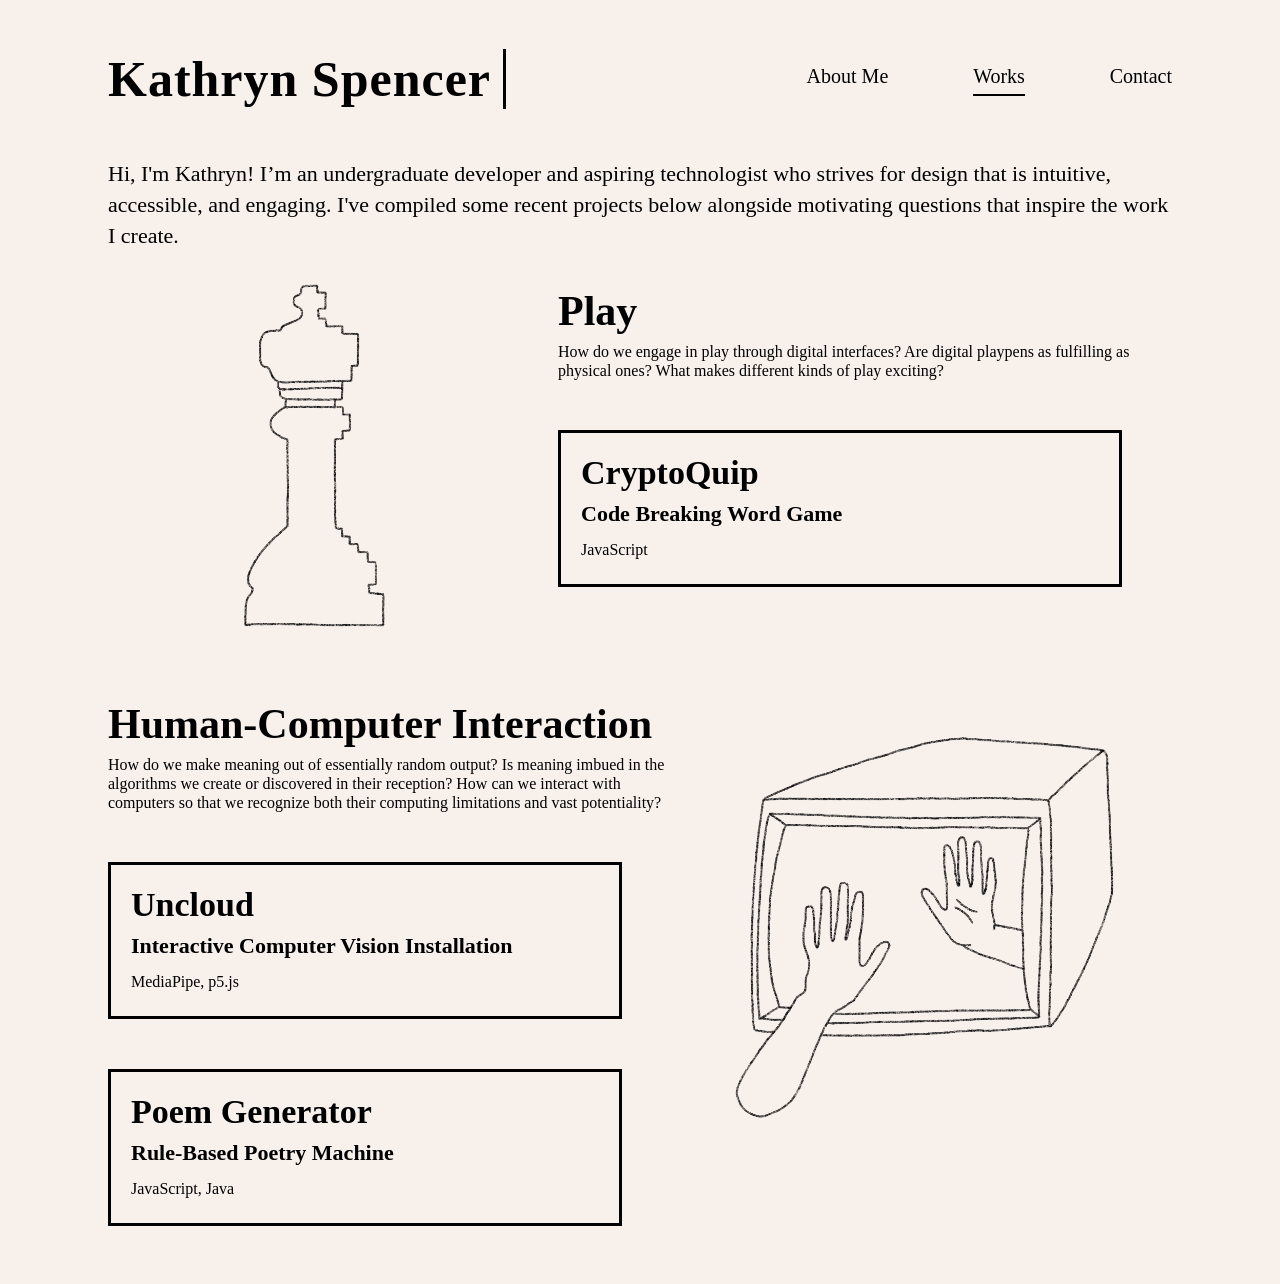
==== PortfolioWebsite/index.html @ e5825b67 "Typo fixes" ====
<!DOCTYPE html>
<html lang="en">
  <head>
    <meta charset="utf-8">
    <title>Kathryn Spencer</title>
    <link rel="stylesheet" href="portfolio.css">
  </head>
  <body>
    <header>
      <section id="name">
        <h1>Kathryn Spencer</h1>
        <div id="cursor"></div>
      </section>
      <nav>
        <a id = "about" href="about.html">About Me</a>
        <a id = "works" class = "underlined" href="index.html">Works</a>
        <a id = "contact" href="contact.html">Contact</a>
      </nav>
    </header>
    <main>
      <p>
        Hi, I'm Kathryn! I’m an undergraduate developer and aspiring technologist who strives
        for design that is intuitive, accessible, and engaging. I've compiled some recent projects below
        alongside motivating questions that inspire the work I create.
      </p>
      <section>
        <section class="principle">
          <div>
            <img src="img/chess1.png" alt="chess piece drawing" class="chessimg">
            <img src="img/chess1.png" alt="chess piece drawing" class="chessimg invisible">
          </div>
          <div class="ekphrasis">
            <h2>Play</h2>
            <p>
              How do we engage in play through digital interfaces? Are digital playpens as
              fulfilling as physical ones? What makes different kinds of play exciting?
            </p>
            <article>
              <a href="crypto.html">
                <h3>CryptoQuip</h2>
                <h4>Code Breaking Word Game</h3>
                <p>JavaScript</p>
              </a>
            </article>
          </div>
        </section>
        <section class = principle>
          <div class="ekphrasis">
            <h2>Human-Computer Interaction</h2>
            <p>How do we make meaning out of essentially random output? Is meaning imbued in
              the algorithms we create or discovered in their reception? How can we interact with computers
              so that we recognize both their computing limitations and vast potentiality?
            </p>
            <article>
              <a href="uncloud/uncloud.html">
                <h3>Uncloud</h3>
                <h4>Interactive Computer Vision Installation</h4>
                <p>MediaPipe, p5.js</p>
              </a>
            </article>
            <article>
              <a href="poem.html">
                <h3>Poem Generator</h3>
                <h4>Rule-Based Poetry Machine</h4>
                <p>JavaScript, Java</p>
              </a>
            </article>
          </div>
          <div>
            <img src="img/mirror1.png" alt="computer mirror drawing" class="mirrorimg">
            <img src="img/mirror1.png" alt="computer mirror drawing" class="mirrorimg invisible">
          </div>
        </section>
      </section>
    </main>
  </body>
</html>
---- PortfolioWebsite/portfolio.css ----
@font-face {
  font-family: "Standard";
  src: url('font/standard-book.otf') format('otf');
  font-weight: normal;
  font-style: normal;
}

@font-face {
  font-family: "Standard";
  src: url('font/standard-bold.otf') format('otf');
  font-weight: bold;
  font-style: normal;
}

@font-face {
  font-family: "Standard";
  src: url('font/standard-book-italic.otf') format('otf');
  font-weight: normal;
  font-style: italic;
}

@font-face {
  font-family: "Standard";
  src: url('font/standard-bold-italic.otf') format('otf');
  font-weight: bold;
  font-style: italic;
}

body {
  background-color: #F8F0EB;
  font-family: "Standard";
  font-size: 22px;
  padding-left: 100px;
  padding-right: 100px;
  line-height: 140%;
}

header {
  display: flex;
  align-items: center;
}

#name {
  display: flex;
  align-items: center;
  flex-wrap: nowrap;
}

h1 {
  font-size: 50px;
  letter-spacing: 1px;
  white-space: nowrap;
  line-height: normal;
}

h1 a {
  color: black;
  text-decoration: none;
}

#cursor {
  width: 3px;
  height: 60px;
  background-color: black;
  margin-left: 12px;
  animation-name: blink;
  animation-duration: 1.3s;
  animation-timing-function: step-start;
  animation-delay: 0.1s;
  animation-iteration-count: infinite;
}

@keyframes blink {
  50% {opacity: 0;}
}

nav {
  flex-grow: 2;
  display: flex;
  justify-content: flex-end;
  gap: 15%;
  padding-left: 100px;
}

nav > a {
  border: none;
  background-color: transparent;
  font-size: 20px;
  color: black;
  text-decoration: none;
  white-space: nowrap;
  padding-bottom: 3px;
}

nav > a.underlined {
  border-bottom: 2px solid;
}

.principle {
  display: flex;
  position: relative;
}

img {
  width: 400px;
  height: 404px;
  margin: 50px;
  position: absolute;
}

img:hover {
  animation-name: jiggle;
  animation-duration: 1.3s;
  animation-timing-function: step-start;
  animation-delay: 0.1s;
  animation-iteration-count: infinite;
}

@keyframes jiggle {
  50% {opacity: 0;}
}

.chessimg {
  margin: 0px 50px 0px 0px;
}

.invisible {
  position: relative;
  opacity: 0;
}

.principle article{
  margin: 50px;
}

h2 {
  margin-bottom: 15px;
  font-size: 42px;
  white-space: nowrap;
}

.ekphrasis p {
  font-size: 16px;
  line-height: 120%;
}

.ekphrasis a {
  color: black;
  text-decoration: none;
}

.ekphrasis article {
  border: solid black;
  margin-left: 0px;
  padding: 15px 20px 15px 20px;
}

.ekphrasis h3 {
  font-size: 34px;
  margin: 10px 10px 10px 0px;
}

.ekphrasis h4, p {
  margin: 10px 0px 10px 0px;
}

.hidden {
  /* Used to override other display properties,
   * .hidden should always take highest precedence */
  display: none !important;
}

#aboutPage {
  font-size: 20px;
  line-height: 160%;
}

#aboutPage p {
  margin-bottom: 20px;
}
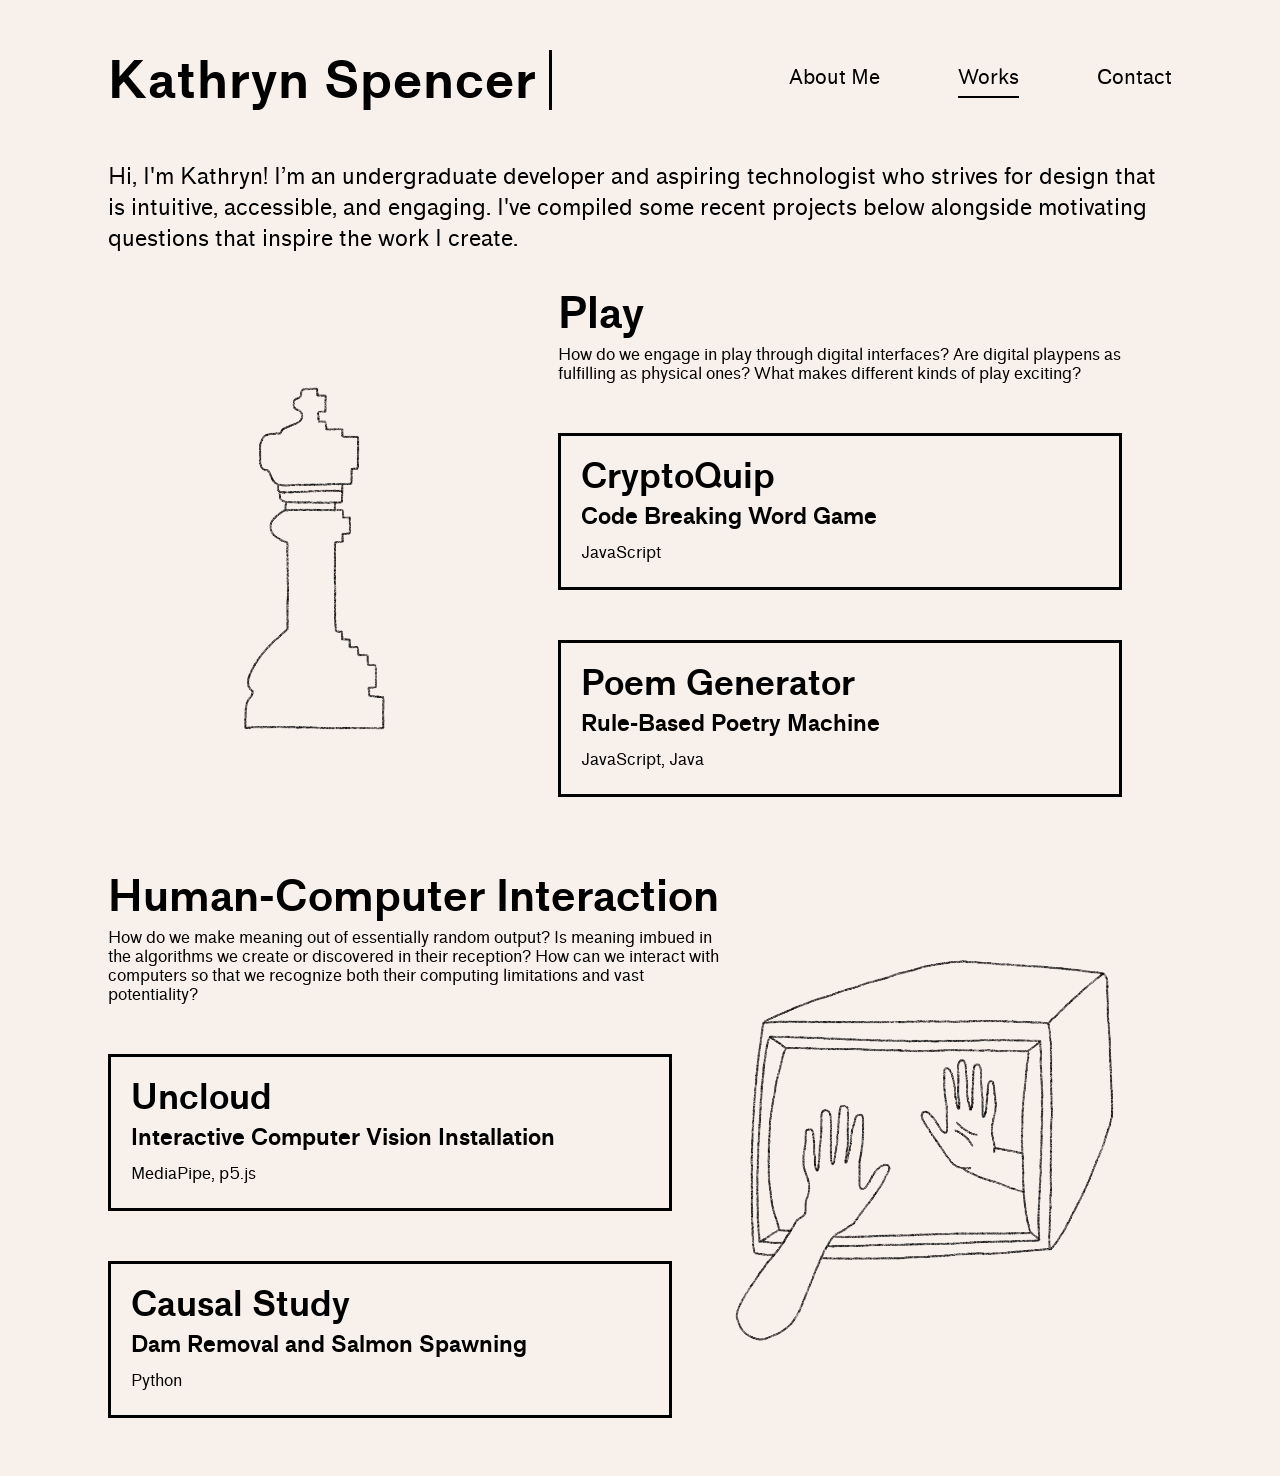
==== commit e36f1b00: "causal study linked to main page" ====
--- a/PortfolioWebsite/index.html
+++ b/PortfolioWebsite/index.html
@@ -42,6 +42,13 @@
                 <p>JavaScript</p>
               </a>
             </article>
+            <article>
+              <a href="poem.html">
+                <h3>Poem Generator</h3>
+                <h4>Rule-Based Poetry Machine</h4>
+                <p>JavaScript, Java</p>
+              </a>
+            </article>
           </div>
         </section>
         <section class = principle>
@@ -59,10 +66,10 @@
               </a>
             </article>
             <article>
-              <a href="poem.html">
-                <h3>Poem Generator</h3>
-                <h4>Rule-Based Poetry Machine</h4>
-                <p>JavaScript, Java</p>
+              <a href="causal_study/html/final_template.html">
+                <h3>Causal Study</h3>
+                <h4>Dam Removal and Salmon Spawning</h4>
+                <p>Python</p>
               </a>
             </article>
           </div>
--- a/PortfolioWebsite/portfolio.css
+++ b/PortfolioWebsite/portfolio.css
@@ -1,27 +1,35 @@
 @font-face {
   font-family: "Standard";
-  src: url('font/standard-book.otf') format('otf');
   font-weight: normal;
   font-style: normal;
+  src: url('font/standard-book.otf') format('otf'),
+       url('font/standard-book-webfont.woff') format('woff'),
+       url('font/standard-book-webfont.woff2') format('woff2');
 }
 
 @font-face {
   font-family: "Standard";
-  src: url('font/standard-bold.otf') format('otf');
+  src: url('font/standard-bold.otf') format('otf'),
+       url('font/standard-bold-webfont.woff') format('woff'),
+       url('font/standard-bold-webfont.woff2') format('woff2');
   font-weight: bold;
   font-style: normal;
 }
 
 @font-face {
   font-family: "Standard";
-  src: url('font/standard-book-italic.otf') format('otf');
+  src: url('font/standard-book-italic.otf') format('otf'),
+       url('font/standard-book-italic-webfont.woff') format('woff'),
+       url('font/standard-book-italic-webfont.woff2') format('woff2');
   font-weight: normal;
   font-style: italic;
 }
 
 @font-face {
   font-family: "Standard";
-  src: url('font/standard-bold-italic.otf') format('otf');
+  src: url('font/standard-bold-italic.otf') format('otf'),
+       url('font/standard-bold-italic-webfont.woff') format('woff'),
+       url('font/standard-bold-italic-webfont.woff2') format('woff2');
   font-weight: bold;
   font-style: italic;
 }
@@ -104,7 +112,7 @@
 img {
   width: 400px;
   height: 404px;
-  margin: 50px;
+  margin: 100px 50px 0px 0px;
   position: absolute;
 }
 
@@ -118,10 +126,6 @@
 
 @keyframes jiggle {
   50% {opacity: 0;}
-}
-
-.chessimg {
-  margin: 0px 50px 0px 0px;
 }
 
 .invisible {
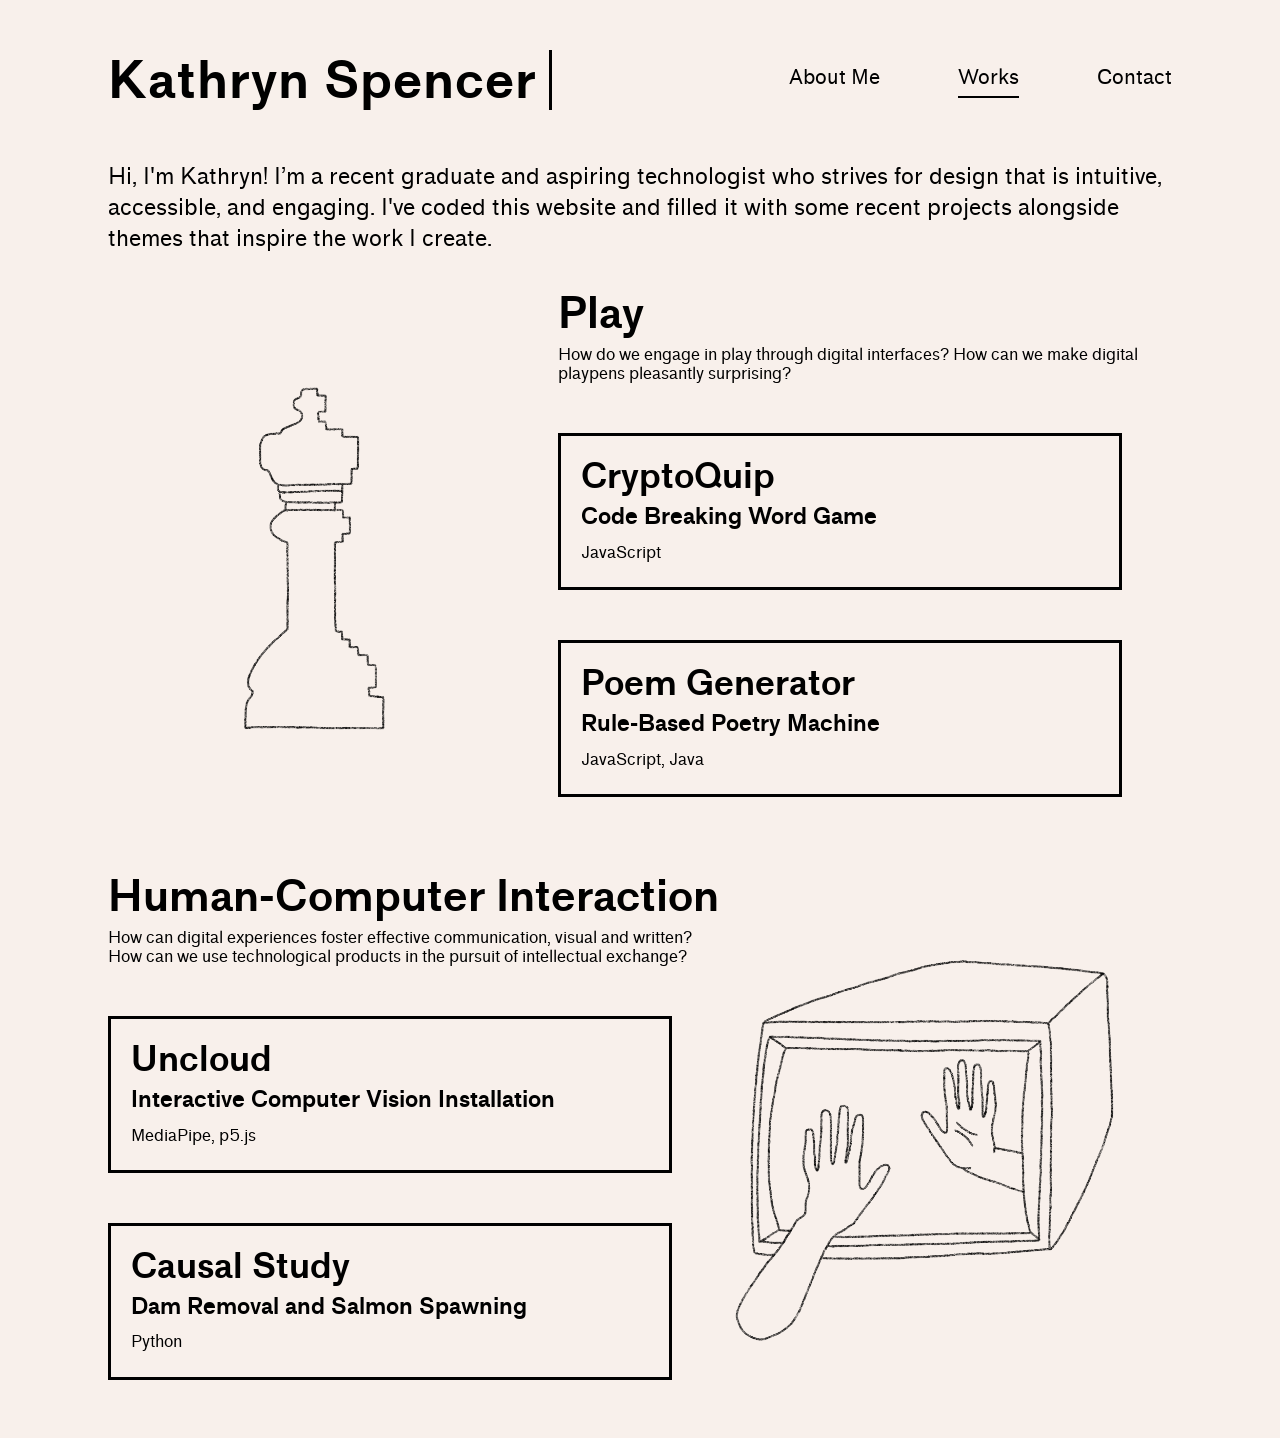
==== commit 588d089f: "description updates" ====
--- a/PortfolioWebsite/index.html
+++ b/PortfolioWebsite/index.html
@@ -19,9 +19,9 @@
     </header>
     <main>
       <p>
-        Hi, I'm Kathryn! I’m an undergraduate developer and aspiring technologist who strives
-        for design that is intuitive, accessible, and engaging. I've compiled some recent projects below
-        alongside motivating questions that inspire the work I create.
+        Hi, I'm Kathryn! I’m a recent graduate and aspiring technologist who strives
+        for design that is intuitive, accessible, and engaging. I've coded this website
+        and filled it with some recent projects alongside themes that inspire the work I create.
       </p>
       <section>
         <section class="principle">
@@ -32,8 +32,8 @@
           <div class="ekphrasis">
             <h2>Play</h2>
             <p>
-              How do we engage in play through digital interfaces? Are digital playpens as
-              fulfilling as physical ones? What makes different kinds of play exciting?
+              How do we engage in play through digital interfaces? How can we make
+              digital playpens pleasantly surprising?
             </p>
             <article>
               <a href="crypto.html">
@@ -54,9 +54,8 @@
         <section class = principle>
           <div class="ekphrasis">
             <h2>Human-Computer Interaction</h2>
-            <p>How do we make meaning out of essentially random output? Is meaning imbued in
-              the algorithms we create or discovered in their reception? How can we interact with computers
-              so that we recognize both their computing limitations and vast potentiality?
+            <p>How can digital experiences foster effective communication, visual and written?
+               How can we use technological products in the pursuit of intellectual exchange?
             </p>
             <article>
               <a href="uncloud/uncloud.html">
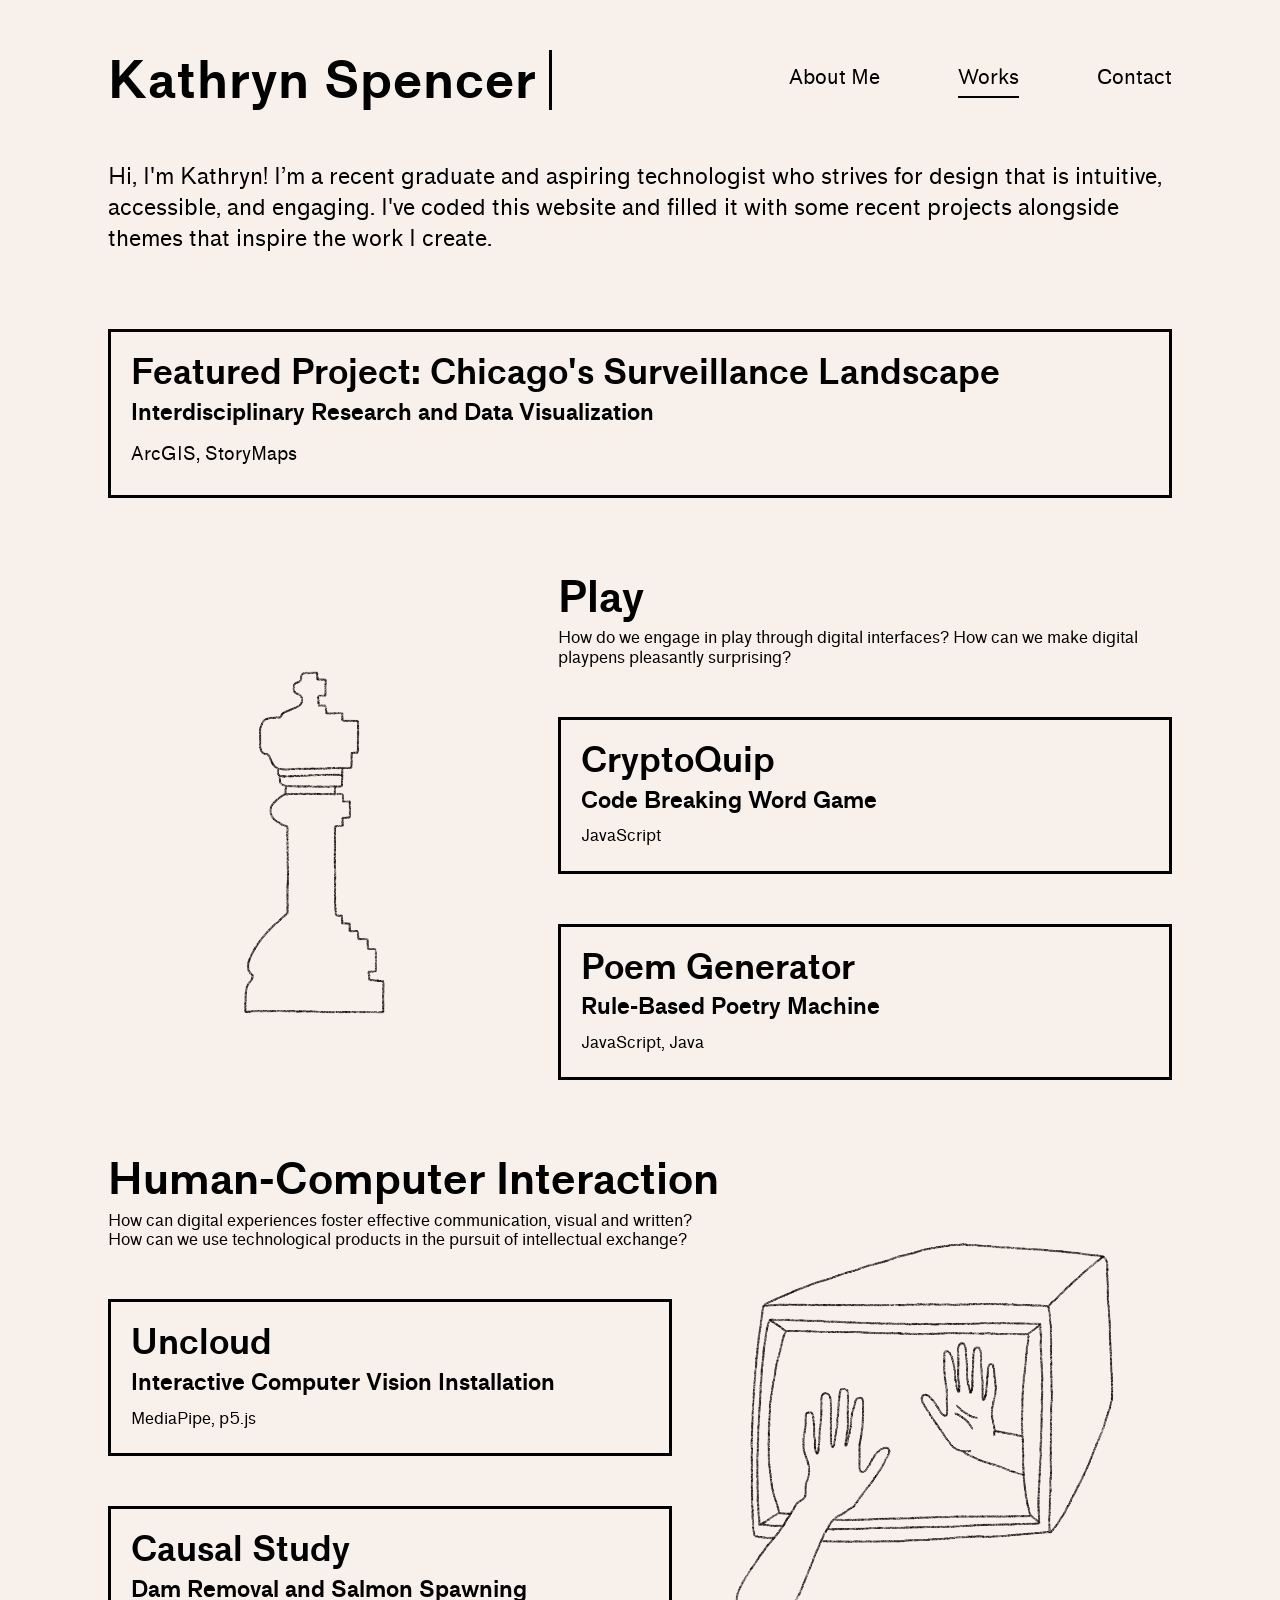
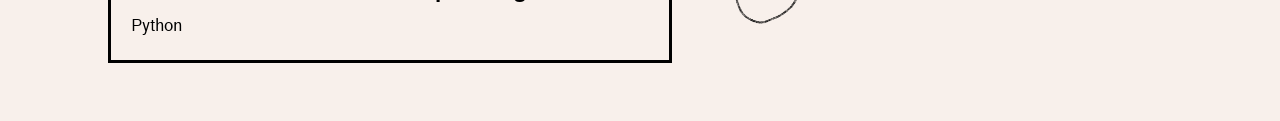
==== commit 118d3349: "added data vis + graphics project" ====
--- a/PortfolioWebsite/index.html
+++ b/PortfolioWebsite/index.html
@@ -24,6 +24,13 @@
         and filled it with some recent projects alongside themes that inspire the work I create.
       </p>
       <section>
+        <article id="feature">
+          <a href="https://arcg.is/z45qz0">
+            <h3>Featured Project: Chicago's Surveillance Landscape</h2>
+            <h4>Interdisciplinary Research and Data Visualization</h4>
+            <p>ArcGIS, StoryMaps</p>
+          </a>
+        </article>
         <section class="principle">
           <div>
             <img src="img/chess1.png" alt="chess piece drawing" class="chessimg">
@@ -38,7 +45,7 @@
             <article>
               <a href="crypto.html">
                 <h3>CryptoQuip</h2>
-                <h4>Code Breaking Word Game</h3>
+                <h4>Code Breaking Word Game</h4>
                 <p>JavaScript</p>
               </a>
             </article>
@@ -51,7 +58,7 @@
             </article>
           </div>
         </section>
-        <section class = principle>
+        <section class = principle id="HCI">
           <div class="ekphrasis">
             <h2>Human-Computer Interaction</h2>
             <p>How can digital experiences foster effective communication, visual and written?
--- a/PortfolioWebsite/portfolio.css
+++ b/PortfolioWebsite/portfolio.css
@@ -112,7 +112,7 @@
 img {
   width: 400px;
   height: 404px;
-  margin: 100px 50px 0px 0px;
+  margin: 100px 50px 50px 0px;
   position: absolute;
 }
 
@@ -133,10 +133,6 @@
   opacity: 0;
 }
 
-.principle article{
-  margin: 50px;
-}
-
 h2 {
   margin-bottom: 15px;
   font-size: 42px;
@@ -148,23 +144,27 @@
   line-height: 120%;
 }
 
-.ekphrasis a {
+a {
   color: black;
   text-decoration: none;
 }
 
-.ekphrasis article {
+article {
   border: solid black;
-  margin-left: 0px;
+  margin: 50px 0px 50px 0px;
   padding: 15px 20px 15px 20px;
 }
 
-.ekphrasis h3 {
+#HCI article{
+  margin-right: 50px;
+}
+
+h3 {
   font-size: 34px;
   margin: 10px 10px 10px 0px;
 }
 
-.ekphrasis h4, p {
+h4, p {
   margin: 10px 0px 10px 0px;
 }
 
@@ -181,4 +181,25 @@
 
 #aboutPage p {
   margin-bottom: 20px;
+}
+
+#feature {
+  margin-top: 75px;
+  transition: background-color 0.3s;
+}
+
+#feature:hover {
+  background-color: black;
+}
+
+#feature a {
+  transition: color 0.3s;
+}
+
+#feature:hover > a {
+  color: #F8F0EB;
+}
+
+#feature p {
+  font-size: 18px;
 }
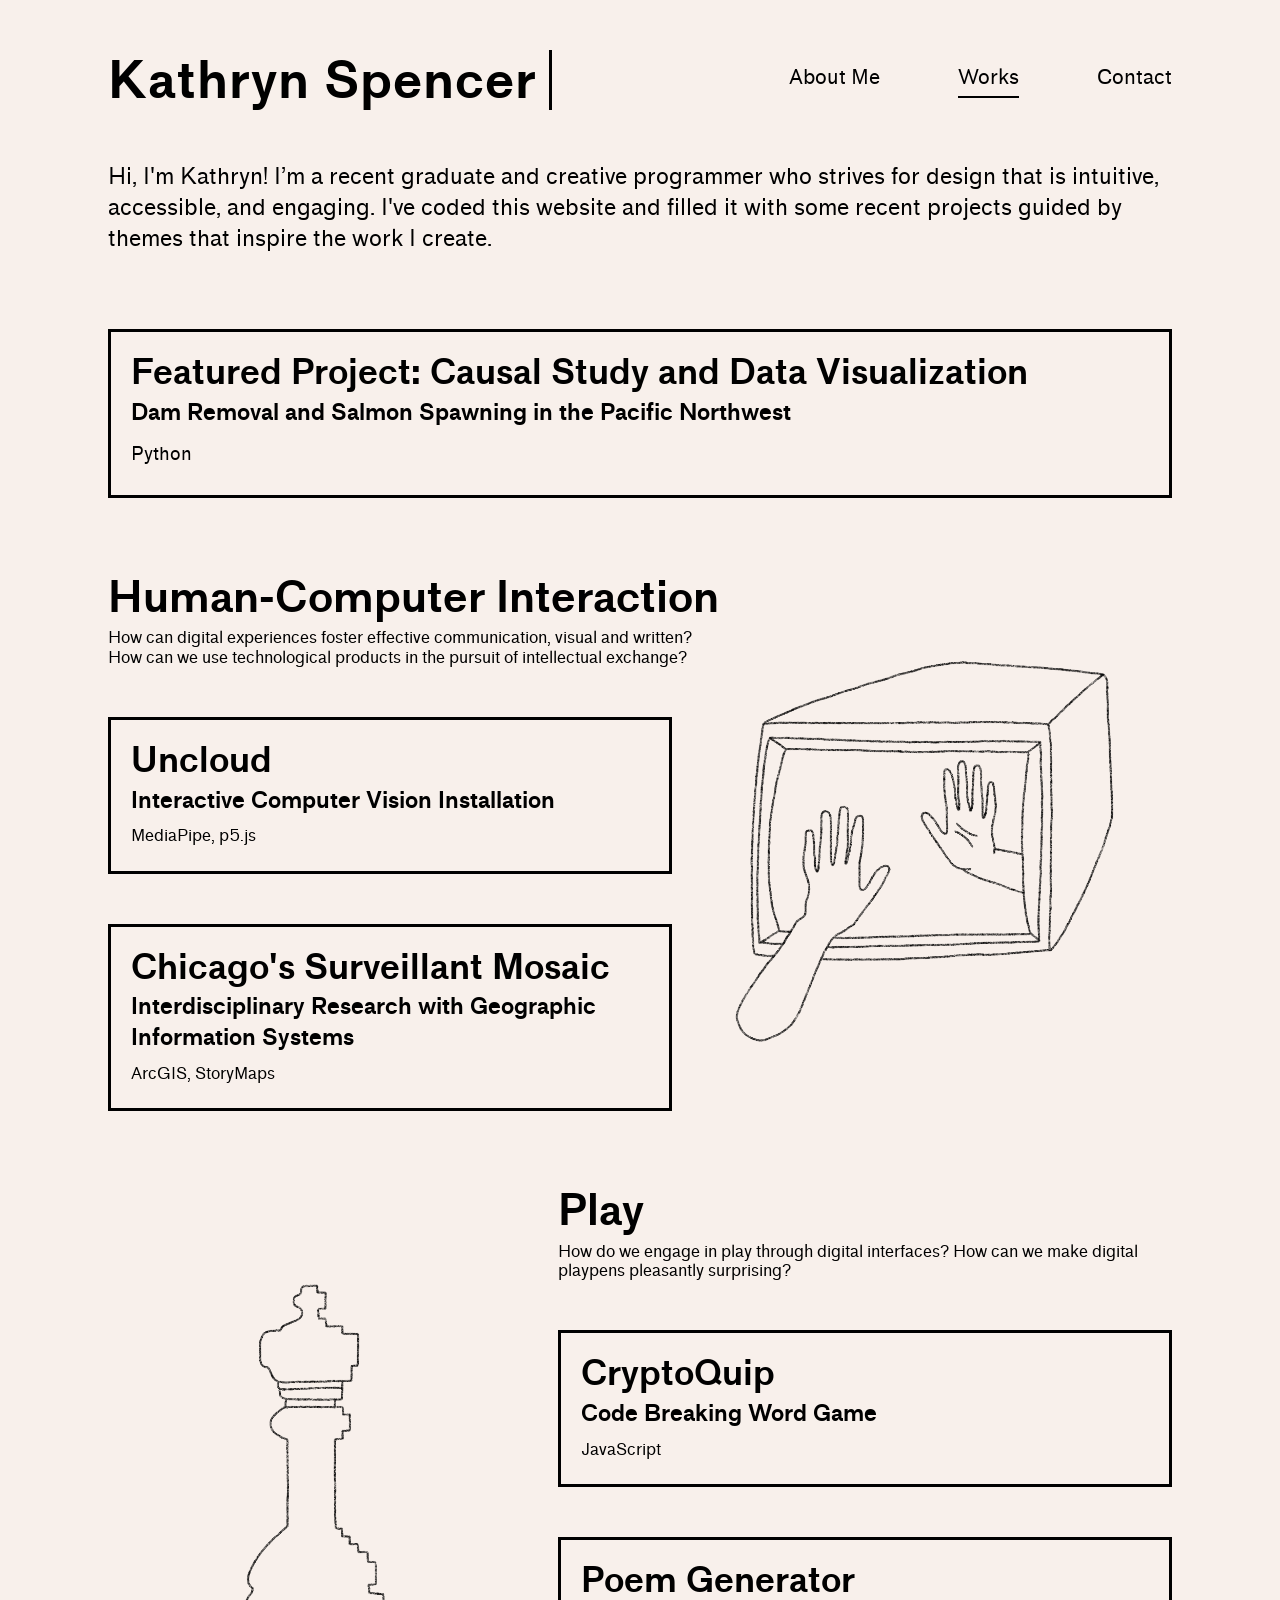
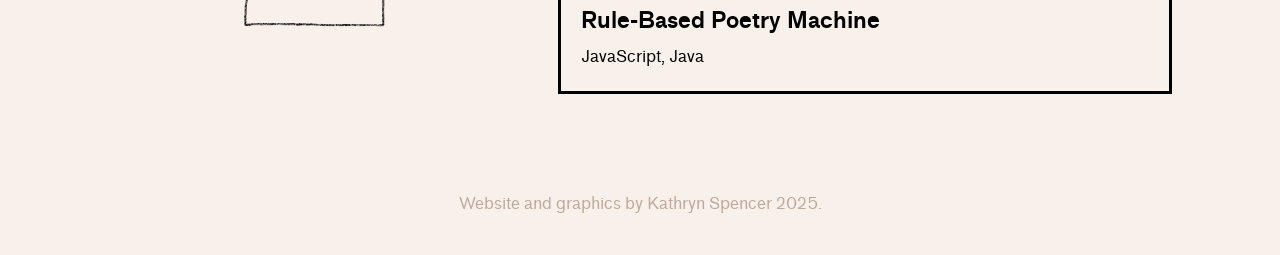
==== commit 2575a122: "updated descriptions, changed project order" ====
--- a/PortfolioWebsite/index.html
+++ b/PortfolioWebsite/index.html
@@ -19,18 +19,44 @@
     </header>
     <main>
       <p>
-        Hi, I'm Kathryn! I’m a recent graduate and aspiring technologist who strives
+        Hi, I'm Kathryn! I’m a recent graduate and creative programmer who strives
         for design that is intuitive, accessible, and engaging. I've coded this website
-        and filled it with some recent projects alongside themes that inspire the work I create.
+        and filled it with some recent projects guided by themes that inspire the work I create.
       </p>
       <section>
         <article id="feature">
-          <a href="https://arcg.is/z45qz0">
-            <h3>Featured Project: Chicago's Surveillance Landscape</h2>
-            <h4>Interdisciplinary Research and Data Visualization</h4>
-            <p>ArcGIS, StoryMaps</p>
+          <a href="causal_study/html/final_template.html">
+            <h3>Featured Project: Causal Study and Data Visualization</h2>
+            <h4>Dam Removal and Salmon Spawning in the Pacific Northwest</h4>
+            <p>Python</p>
           </a>
         </article>
+        <section class = principle id="HCI">
+          <div class="ekphrasis">
+            <h2>Human-Computer Interaction</h2>
+            <p>How can digital experiences foster effective communication, visual and written?
+               How can we use technological products in the pursuit of intellectual exchange?
+            </p>
+            <article>
+              <a href="uncloud/uncloud.html">
+                <h3>Uncloud</h3>
+                <h4>Interactive Computer Vision Installation</h4>
+                <p>MediaPipe, p5.js</p>
+              </a>
+            </article>
+            <article>
+              <a href="https://arcg.is/z45qz0">
+                <h3>Chicago's Surveillant Mosaic</h3>
+                <h4>Interdisciplinary Research with Geographic Information Systems</h4>
+                <p>ArcGIS, StoryMaps</p>
+              </a>
+            </article>
+          </div>
+          <div>
+            <img src="img/mirror1.png" alt="computer mirror drawing" class="mirrorimg">
+            <img src="img/mirror1.png" alt="computer mirror drawing" class="mirrorimg invisible">
+          </div>
+        </section>
         <section class="principle">
           <div>
             <img src="img/chess1.png" alt="chess piece drawing" class="chessimg">
@@ -58,33 +84,10 @@
             </article>
           </div>
         </section>
-        <section class = principle id="HCI">
-          <div class="ekphrasis">
-            <h2>Human-Computer Interaction</h2>
-            <p>How can digital experiences foster effective communication, visual and written?
-               How can we use technological products in the pursuit of intellectual exchange?
-            </p>
-            <article>
-              <a href="uncloud/uncloud.html">
-                <h3>Uncloud</h3>
-                <h4>Interactive Computer Vision Installation</h4>
-                <p>MediaPipe, p5.js</p>
-              </a>
-            </article>
-            <article>
-              <a href="causal_study/html/final_template.html">
-                <h3>Causal Study</h3>
-                <h4>Dam Removal and Salmon Spawning</h4>
-                <p>Python</p>
-              </a>
-            </article>
-          </div>
-          <div>
-            <img src="img/mirror1.png" alt="computer mirror drawing" class="mirrorimg">
-            <img src="img/mirror1.png" alt="computer mirror drawing" class="mirrorimg invisible">
-          </div>
-        </section>
       </section>
     </main>
+    <footer>
+      <p>Website and graphics by Kathryn Spencer 2025.</p>
+    </footer>
   </body>
 </html>
--- a/PortfolioWebsite/portfolio.css
+++ b/PortfolioWebsite/portfolio.css
@@ -202,4 +202,11 @@
 
 #feature p {
   font-size: 18px;
+}
+
+footer p {
+  text-align: center;
+  font-size: 16px;
+  color: #bda99b;
+  padding: 35px 0px 25px 0px;
 }
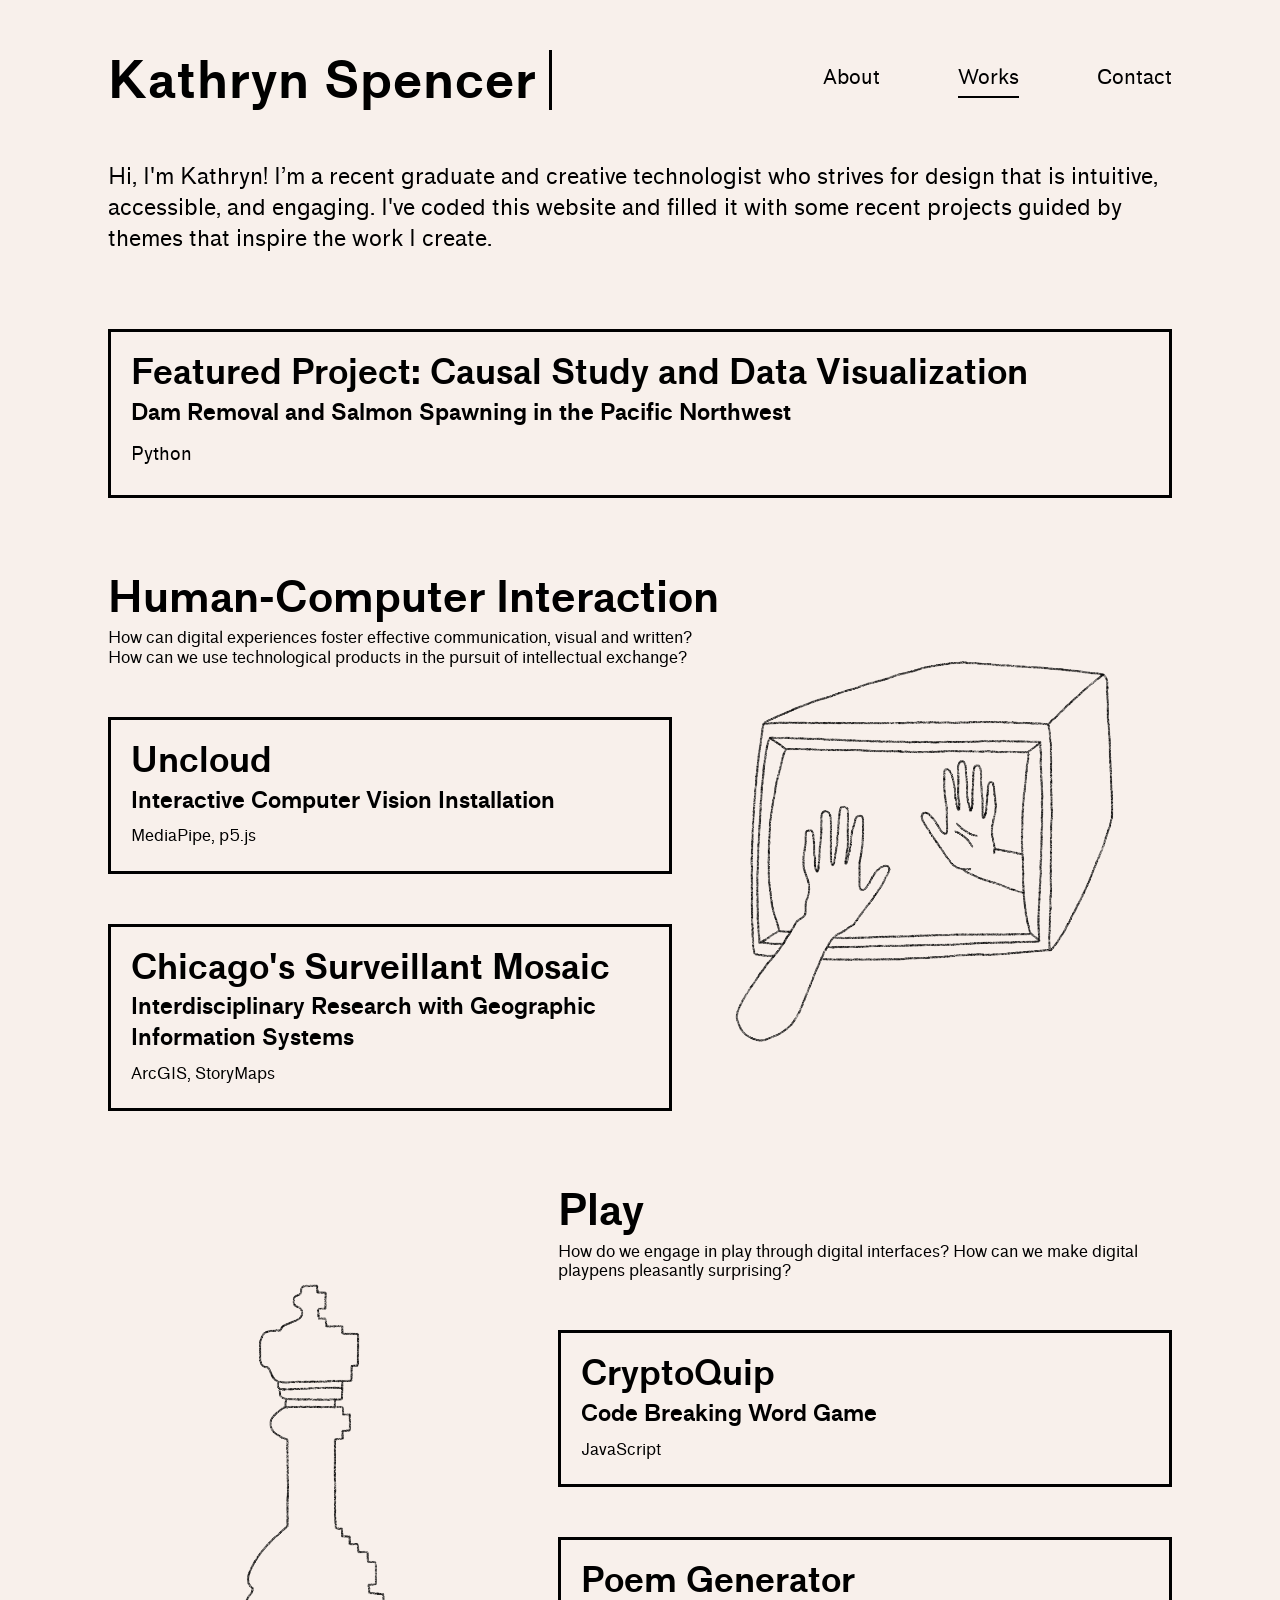
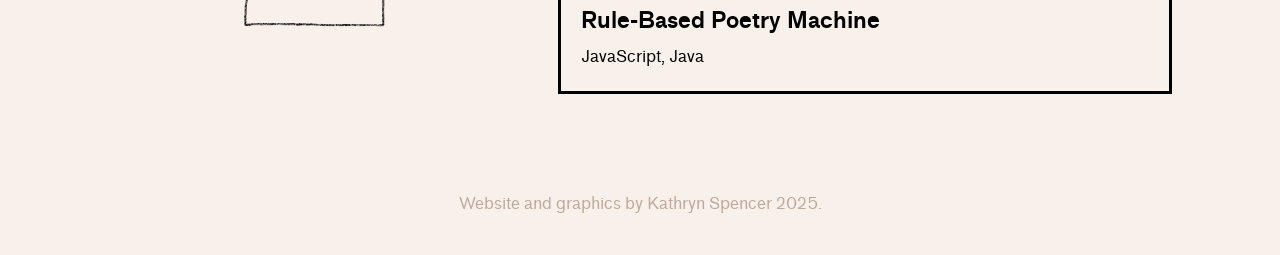
==== commit 49d61858: "Updated text elements to sound better" ====
--- a/PortfolioWebsite/index.html
+++ b/PortfolioWebsite/index.html
@@ -12,14 +12,14 @@
         <div id="cursor"></div>
       </section>
       <nav>
-        <a id = "about" href="about.html">About Me</a>
+        <a id = "about" href="about.html">About</a>
         <a id = "works" class = "underlined" href="index.html">Works</a>
         <a id = "contact" href="contact.html">Contact</a>
       </nav>
     </header>
     <main>
       <p>
-        Hi, I'm Kathryn! I’m a recent graduate and creative programmer who strives
+        Hi, I'm Kathryn! I’m a recent graduate and creative technologist who strives
         for design that is intuitive, accessible, and engaging. I've coded this website
         and filled it with some recent projects guided by themes that inspire the work I create.
       </p>
--- a/PortfolioWebsite/portfolio.css
+++ b/PortfolioWebsite/portfolio.css
@@ -183,6 +183,10 @@
   margin-bottom: 20px;
 }
 
+#documentation {
+  padding-top: 50px;
+}
+
 #feature {
   margin-top: 75px;
   transition: background-color 0.3s;
